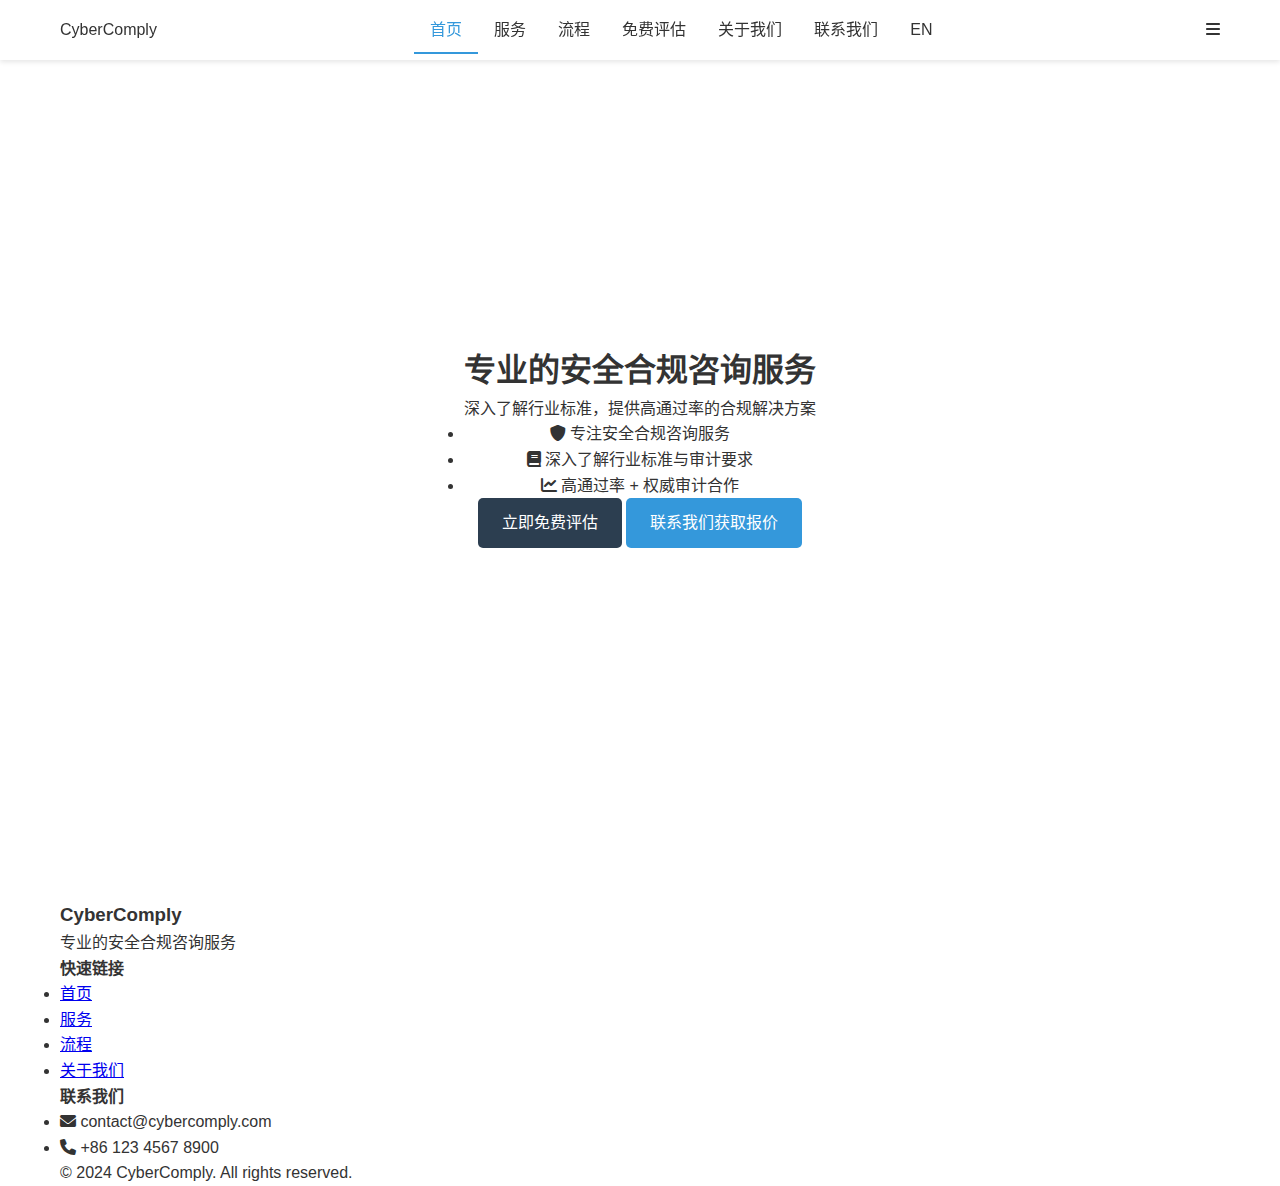
==== index.html @ 78dd24d6 "initial version" ====
<!DOCTYPE html>
<html lang="zh-CN">
<head>
    <meta charset="UTF-8">
    <meta name="viewport" content="width=device-width, initial-scale=1.0">
    <title>CyberComply - 专业的安全合规咨询服务</title>
    <link rel="stylesheet" href="css/style.css">
    <link rel="stylesheet" href="https://cdnjs.cloudflare.com/ajax/libs/font-awesome/6.0.0/css/all.min.css">
</head>
<body>
    <nav class="navbar">
        <div class="container">
            <div class="logo">CyberComply</div>
            <ul class="nav-links">
                <li><a href="index.html" class="active">首页</a></li>
                <li><a href="services.html">服务</a></li>
                <li><a href="process.html">流程</a></li>
                <li><a href="assessment.html">免费评估</a></li>
                <li><a href="about.html">关于我们</a></li>
                <li><a href="contact.html">联系我们</a></li>
                <li><a href="#" class="language-switch">EN</a></li>
            </ul>
            <div class="menu-toggle">
                <i class="fas fa-bars"></i>
            </div>
        </div>
    </nav>

    <section id="home" class="hero">
        <div class="container">
            <h1>专业的安全合规咨询服务</h1>
            <p class="hero-description">深入了解行业标准，提供高通过率的合规解决方案</p>
            <ul class="hero-features">
                <li><i class="fas fa-shield-alt"></i> 专注安全合规咨询服务</li>
                <li><i class="fas fa-book"></i> 深入了解行业标准与审计要求</li>
                <li><i class="fas fa-chart-line"></i> 高通过率 + 权威审计合作</li>
            </ul>
            <div class="cta-buttons">
                <a href="assessment.html" class="btn primary">立即免费评估</a>
                <a href="contact.html" class="btn secondary">联系我们获取报价</a>
            </div>
        </div>
    </section>

    <footer>
        <div class="container">
            <div class="footer-content">
                <div class="footer-logo">
                    <h3>CyberComply</h3>
                    <p>专业的安全合规咨询服务</p>
                </div>
                <div class="footer-links">
                    <div class="footer-section">
                        <h4>快速链接</h4>
                        <ul>
                            <li><a href="index.html">首页</a></li>
                            <li><a href="services.html">服务</a></li>
                            <li><a href="process.html">流程</a></li>
                            <li><a href="about.html">关于我们</a></li>
                        </ul>
                    </div>
                    <div class="footer-section">
                        <h4>联系我们</h4>
                        <ul>
                            <li><i class="fas fa-envelope"></i> contact@cybercomply.com</li>
                            <li><i class="fas fa-phone"></i> +86 123 4567 8900</li>
                        </ul>
                    </div>
                </div>
            </div>
            <div class="footer-bottom">
                <p>&copy; 2024 CyberComply. All rights reserved.</p>
            </div>
        </div>
    </footer>

    <script src="js/main.js"></script>
</body>
</html>
---- css/style.css ----
:root {
    --primary-color: #2c3e50;
    --secondary-color: #3498db;
    --text-color: #333;
    --light-bg: #f8f9fa;
}

* {
    margin: 0;
    padding: 0;
    box-sizing: border-box;
}

body {
    font-family: 'Helvetica Neue', Arial, sans-serif;
    line-height: 1.6;
    color: var(--text-color);
}

.container {
    max-width: 1200px;
    margin: 0 auto;
    padding: 0 20px;
}

/* 导航栏样式 */
.navbar {
    background: white;
    box-shadow: 0 2px 5px rgba(0,0,0,0.1);
    position: fixed;
    width: 100%;
    top: 0;
    z-index: 1000;
}

.nav-links {
    display: flex;
    list-style: none;
}

.nav-links a {
    color: var(--text-color);
    text-decoration: none;
    padding: 1rem;
    transition: color 0.3s;
}

/* 按钮样式 */
.btn {
    display: inline-block;
    padding: 12px 24px;
    border-radius: 5px;
    text-decoration: none;
    transition: all 0.3s;
}

.btn.primary {
    background: var(--primary-color);
    color: white;
}

.btn.secondary {
    background: var(--secondary-color);
    color: white;
}

/* 服务卡片样式 */
.service-grid {
    display: grid;
    grid-template-columns: repeat(auto-fit, minmax(250px, 1fr));
    gap: 2rem;
    margin: 2rem 0;
}

.service-card {
    padding: 2rem;
    border-radius: 10px;
    box-shadow: 0 3px 10px rgba(0,0,0,0.1);
    text-align: center;
}

/* 表单样式 */
.form-group {
    margin-bottom: 1rem;
}

.form-group input,
.form-group select {
    width: 100%;
    padding: 10px;
    border: 1px solid #ddd;
    border-radius: 5px;
}

/* 响应式设计 */
@media (max-width: 768px) {
    .nav-links {
        display: none;
    }
    
    .hero h1 {
        font-size: 2rem;
    }
}

/* 添加到现有的 CSS 文件末尾 */

/* 加载动画 */
.loading-spinner {
    display: inline-block;
    width: 20px;
    height: 20px;
    border: 2px solid rgba(255,255,255,0.3);
    border-radius: 50%;
    border-top-color: #fff;
    animation: spin 0.8s ease-in-out infinite;
    margin-right: 8px;
}

@keyframes spin {
    to { transform: rotate(360deg); }
}

/* 成功消息样式 */
.success-message {
    background: #4CAF50;
    color: white;
    padding: 15px;
    border-radius: 5px;
    margin-top: 20px;
    animation: slideIn 0.3s ease-out;
}

@keyframes slideIn {
    from {
        opacity: 0;
        transform: translateY(-10px);
    }
    to {
        opacity: 1;
        transform: translateY(0);
    }
}

/* 按钮交互效果 */
.btn {
    position: relative;
    overflow: hidden;
    transition: all 0.3s ease;
}

.btn:hover {
    transform: translateY(-2px);
    box-shadow: 0 5px 15px rgba(0,0,0,0.1);
}

.btn:active {
    transform: translateY(0);
}

/* 表单输入框焦点效果 */
.form-group input:focus,
.form-group select:focus {
    outline: none;
    border-color: var(--secondary-color);
    box-shadow: 0 0 0 3px rgba(52, 152, 219, 0.1);
}

/* 服务卡片悬停效果 */
.service-card {
    transition: transform 0.3s ease, box-shadow 0.3s ease;
}

.service-card:hover {
    transform: translateY(-5px);
    box-shadow: 0 8px 20px rgba(0,0,0,0.1);
}

/* 导航栏链接悬停效果 */
.nav-links a {
    position: relative;
}

.nav-links a::after {
    content: '';
    position: absolute;
    bottom: 0;
    left: 50%;
    width: 0;
    height: 2px;
    background: var(--secondary-color);
    transition: all 0.3s ease;
    transform: translateX(-50%);
}

.nav-links a:hover::after {
    width: 100%;
}

/* 页面过渡动画 */
main {
    transition: opacity 0.3s ease;
}

/* 激活状态的导航链接 */
.nav-links a.active {
    color: var(--secondary-color);
    font-weight: 500;
}

.nav-links a.active::after {
    width: 100%;
}

/* 页面布局 */
section {
    min-height: 100vh;
    padding: 80px 0;
    scroll-margin-top: 60px; /* 为固定导航栏预留空间 */
}

/* 首页样式 */
#home {
    background: linear-gradient(rgba(255,255,255,0.9), rgba(255,255,255,0.9)), 
                url('../images/hero-bg.jpg') center/cover;
    display: flex;
    align-items: center;
    text-align: center;
}

/* 服务部分样式 */
#services {
    background-color: var(--light-bg);
}

/* 流程部分样式 */
#process {
    background-color: white;
}

/* 评估部分样式 */
#assessment {
    background-color: var(--light-bg);
}

/* 关于我们部分样式 */
#about {
    background-color: white;
}

/* 联系我们部分样式 */
#contact {
    background-color: var(--light-bg);
}

/* 导航栏优化 */
.navbar {
    height: 60px;
    display: flex;
    align-items: center;
}

.navbar .container {
    display: flex;
    justify-content: space-between;
    align-items: center;
    width: 100%;
}

/* 平滑滚动 */
html {
    scroll-behavior: smooth;
}

/* 响应式导航栏 */
@media (max-width: 768px) {
    .navbar {
        padding: 0 20px;
    }
    
    .nav-links {
        position: fixed;
        top: 60px;
        left: 0;
        right: 0;
        background: white;
        flex-direction: column;
        padding: 20px;
        box-shadow: 0 2px 5px rgba(0,0,0,0.1);
    }
    
    .nav-links.active {
        display: flex;
    }
    
    .menu-toggle {
        display: block;
        font-size: 24px;
        cursor: pointer;
    }
}

/* 服务页面标签栏样式 */
.service-tabs {
    display: flex;
    justify-content: center;
    margin: 2rem 0;
    border-bottom: 1px solid #eee;
}

.tab-link {
    padding: 1rem 2rem;
    color: var(--text-color);
    text-decoration: none;
    position: relative;
    transition: all 0.3s ease;
}

.tab-link.active {
    color: var(--secondary-color);
}

.tab-link::after {
    content: '';
    position: absolute;
    bottom: -1px;
    left: 0;
    width: 100%;
    height: 2px;
    background: var(--secondary-color);
    transform: scaleX(0);
    transition: transform 0.3s ease;
}

.tab-link.active::after {
    transform: scaleX(1);
}

/* 服务部分样式 */
.service-section {
    display: none;
    opacity: 0;
    transition: opacity 0.3s ease;
}

.service-section.active {
    display: block;
    opacity: 1;
}

/* 服务卡片网格布局优化 */
.service-grid {
    display: grid;
    grid-template-columns: repeat(auto-fit, minmax(300px, 1fr));
    gap: 2rem;
    margin: 2rem 0;
}

/* 响应式调整 */
@media (max-width: 768px) {
    .service-tabs {
        flex-wrap: wrap;
    }
    
    .tab-link {
        padding: 0.8rem 1.5rem;
    }
}

/* 服务导航栏样式 */
.service-navbar {
    background: var(--light-bg);
    box-shadow: 0 2px 5px rgba(0,0,0,0.05);
    position: sticky;
    top: 60px;
    z-index: 999;
}

.service-nav-links {
    display: flex;
    list-style: none;
    margin: 0;
    padding: 0;
    justify-content: center;
}

.service-nav-links li {
    margin: 0;
    padding: 0;
}

.service-nav-links a {
    display: block;
    padding: 1rem 2rem;
    color: var(--text-color);
    text-decoration: none;
    transition: all 0.3s ease;
    position: relative;
}

.service-nav-links a::after {
    content: '';
    position: absolute;
    bottom: 0;
    left: 50%;
    width: 0;
    height: 2px;
    background: var(--secondary-color);
    transition: all 0.3s ease;
    transform: translateX(-50%);
}

.service-nav-links a:hover::after,
.service-nav-links a.active::after {
    width: 100%;
}

.service-nav-links a.active {
    color: var(--secondary-color);
    font-weight: 500;
}

/* 响应式调整 */
@media (max-width: 768px) {
    .service-nav-links {
        flex-wrap: wrap;
    }
    
    .service-nav-links a {
        padding: 0.8rem 1.2rem;
        font-size: 0.9rem;
    }
}

/* 评估部分样式 */
.assessment-section {
    display: none;
    opacity: 0;
    transition: opacity 0.3s ease;
    padding: 2rem 0;
}

.assessment-section.active {
    display: block;
    opacity: 1;
}

.assessment-form {
    max-width: 800px;
    margin: 2rem auto;
    padding: 2rem;
    background: white;
    border-radius: 10px;
    box-shadow: 0 2px 10px rgba(0,0,0,0.1);
}

.section-title {
    text-align: center;
    margin-bottom: 1rem;
    color: var(--primary-color);
}

.section-description {
    text-align: center;
    color: #666;
    margin-bottom: 2rem;
}
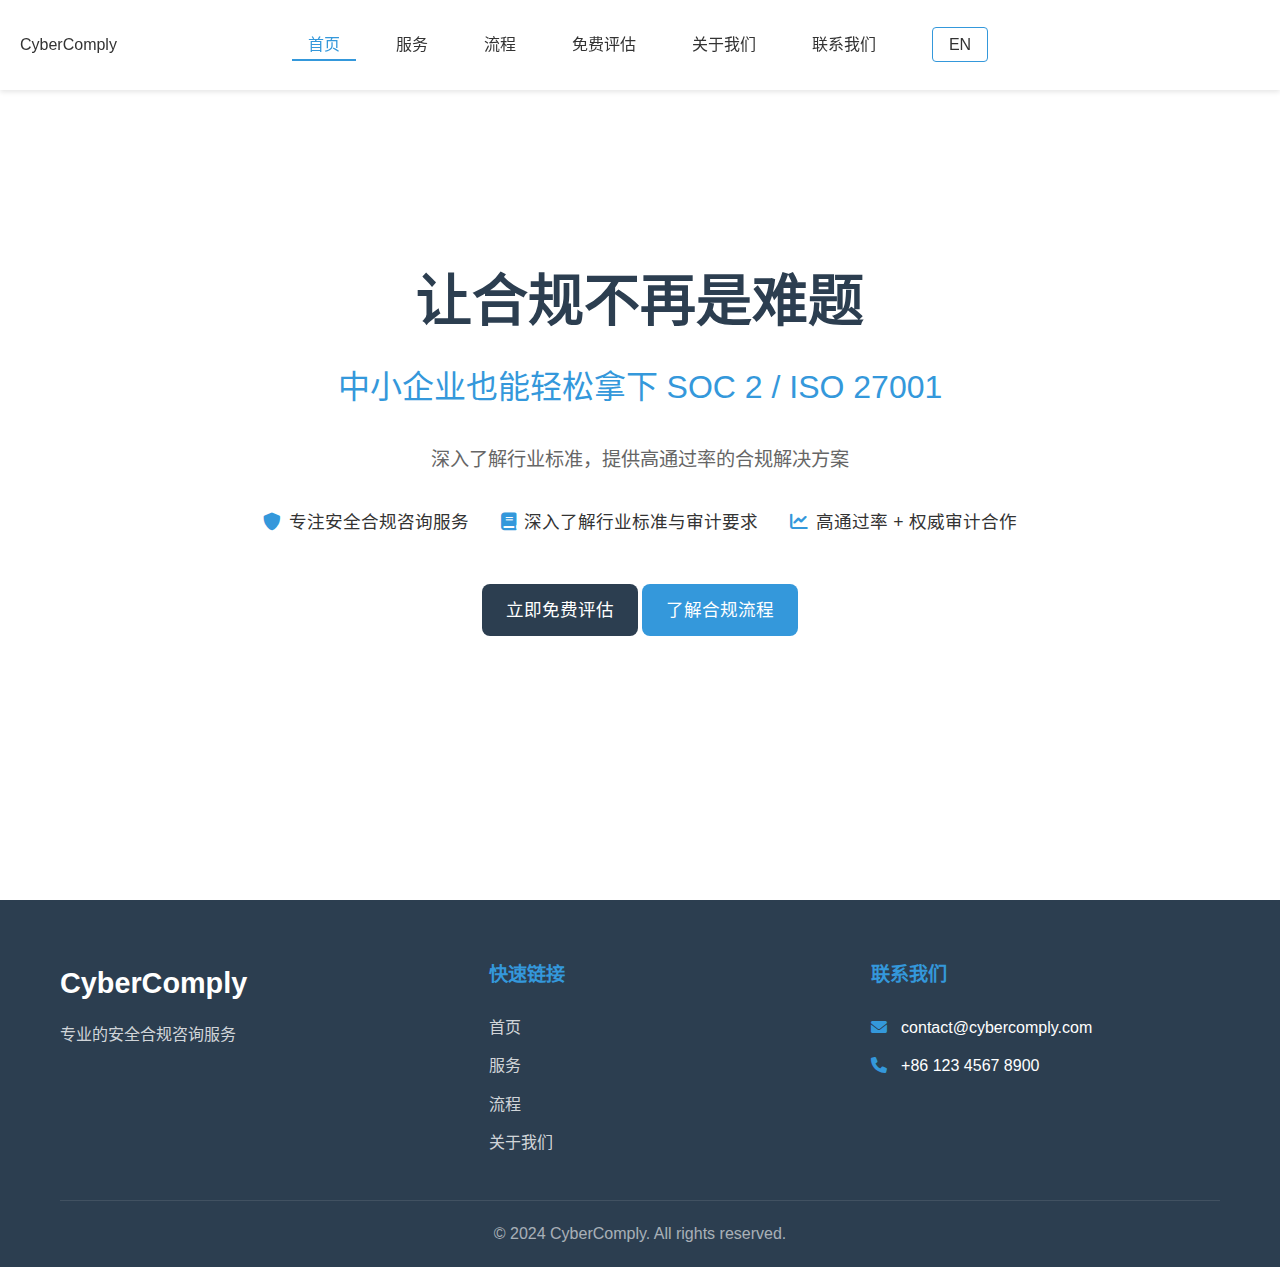
==== commit 8b039cf1: "basic framework" ====
--- a/index.html
+++ b/index.html
@@ -3,11 +3,13 @@
 <head>
     <meta charset="UTF-8">
     <meta name="viewport" content="width=device-width, initial-scale=1.0">
-    <title>CyberComply - 专业的安全合规咨询服务</title>
+    <title>CyberComply - 让合规不再是难题</title>
     <link rel="stylesheet" href="css/style.css">
     <link rel="stylesheet" href="https://cdnjs.cloudflare.com/ajax/libs/font-awesome/6.0.0/css/all.min.css">
 </head>
 <body>
+    <!-- 导航栏保持不变 -->
+    <!-- 在导航栏中添加语言切换链接 -->
     <nav class="navbar">
         <div class="container">
             <div class="logo">CyberComply</div>
@@ -18,7 +20,7 @@
                 <li><a href="assessment.html">免费评估</a></li>
                 <li><a href="about.html">关于我们</a></li>
                 <li><a href="contact.html">联系我们</a></li>
-                <li><a href="#" class="language-switch">EN</a></li>
+                <li><a href="en/index.html" class="language-switch">EN</a></li>
             </ul>
             <div class="menu-toggle">
                 <i class="fas fa-bars"></i>
@@ -28,20 +30,24 @@
 
     <section id="home" class="hero">
         <div class="container">
-            <h1>专业的安全合规咨询服务</h1>
+            <h1 class="hero-title">让合规不再是难题</h1>
+            <h2 class="hero-subtitle">中小企业也能轻松拿下 SOC 2 / ISO 27001</h2>
             <p class="hero-description">深入了解行业标准，提供高通过率的合规解决方案</p>
+            
             <ul class="hero-features">
                 <li><i class="fas fa-shield-alt"></i> 专注安全合规咨询服务</li>
                 <li><i class="fas fa-book"></i> 深入了解行业标准与审计要求</li>
                 <li><i class="fas fa-chart-line"></i> 高通过率 + 权威审计合作</li>
             </ul>
+            
             <div class="cta-buttons">
                 <a href="assessment.html" class="btn primary">立即免费评估</a>
-                <a href="contact.html" class="btn secondary">联系我们获取报价</a>
+                <a href="process.html" class="btn secondary">了解合规流程</a>
             </div>
         </div>
     </section>
 
+    <!-- 直接连接到页脚 -->
     <footer>
         <div class="container">
             <div class="footer-content">
--- a/css/style.css
+++ b/css/style.css
@@ -31,154 +31,144 @@
     width: 100%;
     top: 0;
     z-index: 1000;
+    height: 90px;
+}
+
+.navbar .container {
+    display: flex;
+    justify-content: space-between;
+    align-items: center;
+    padding: 15px 0;
+    height: 100%;
 }
 
 .nav-links {
     display: flex;
+    align-items: center;
+    justify-content: center; /* 添加居中对齐 */
+    gap: 20px;
+    margin: 0 auto; /* 让导航项在容器中居中 */
+}
+
+.logo {
+    position: absolute; /* 将 logo 定位到左侧 */
+    left: 20px;
+}
+
+.menu-toggle {
+    position: absolute; /* 将菜单按钮定位到右侧 */
+    right: 20px;
+    display: none;
+}
+
+/* 移动端响应式样式 */
+@media screen and (max-width: 768px) {
+    .nav-links {
+        margin: 0; /* 移动端取消居中 */
+        justify-content: flex-start;
+    }
+
+    .logo {
+        position: static;
+    }
+
+    .menu-toggle {
+        position: static;
+        display: block;
+    }
+}
+
+/* 默认隐藏菜单按钮 */
+.menu-toggle {
+    display: none;
+}
+
+/* 移动端响应式样式 */
+@media screen and (max-width: 768px) {
+    .navbar {
+        height: 70px;
+    }
+
+    .logo {
+        position: static;
+    }
+
+    .menu-toggle {
+        display: block;
+        position: static;
+        cursor: pointer;
+        font-size: 1.5rem;
+    }
+
+    .nav-links {
+        display: none;
+        width: 100%;
+        position: absolute;
+        top: 70px;
+        left: 0;
+        background-color: #fff;
+        box-shadow: 0 2px 5px rgba(0,0,0,0.1);
+        padding: 20px 0;
+        flex-direction: column;
+        align-items: center;
+    }
+
+    .nav-links.active {
+        display: flex;
+    }
+
+    .nav-links li {
+        width: 100%;
+        text-align: center;
+        margin: 10px 0;
+    }
+
+    .nav-links a {
+        display: block;
+        width: 100%;
+        padding: 10px 20px;
+    }
+}
+
+.logo {
+    display: flex;
+    align-items: center;
+}
+
+.logo a {
+    display: flex;
+    align-items: center;
+    text-decoration: none;
+}
+
+.logo img {
+    height: 180px;
+    width: auto;
+    margin-right: 20px;
+    margin-top: -45px;
+}
+
+.nav-links {
+    display: flex;
+    align-items: center;
+    gap: 1.5rem;
     list-style: none;
 }
 
 .nav-links a {
+    font-size: 1rem;
+    font-weight: 500;
+    padding: 0.5rem 1rem;
+    border-radius: 4px;
+    transition: all 0.3s ease;
     color: var(--text-color);
     text-decoration: none;
-    padding: 1rem;
-    transition: color 0.3s;
-}
-
-/* 按钮样式 */
-.btn {
-    display: inline-block;
-    padding: 12px 24px;
-    border-radius: 5px;
-    text-decoration: none;
-    transition: all 0.3s;
-}
-
-.btn.primary {
-    background: var(--primary-color);
-    color: white;
-}
-
-.btn.secondary {
-    background: var(--secondary-color);
-    color: white;
-}
-
-/* 服务卡片样式 */
-.service-grid {
-    display: grid;
-    grid-template-columns: repeat(auto-fit, minmax(250px, 1fr));
-    gap: 2rem;
-    margin: 2rem 0;
-}
-
-.service-card {
-    padding: 2rem;
-    border-radius: 10px;
-    box-shadow: 0 3px 10px rgba(0,0,0,0.1);
-    text-align: center;
-}
-
-/* 表单样式 */
-.form-group {
-    margin-bottom: 1rem;
-}
-
-.form-group input,
-.form-group select {
-    width: 100%;
-    padding: 10px;
-    border: 1px solid #ddd;
-    border-radius: 5px;
-}
-
-/* 响应式设计 */
-@media (max-width: 768px) {
-    .nav-links {
-        display: none;
-    }
-    
-    .hero h1 {
-        font-size: 2rem;
-    }
-}
-
-/* 添加到现有的 CSS 文件末尾 */
-
-/* 加载动画 */
-.loading-spinner {
-    display: inline-block;
-    width: 20px;
-    height: 20px;
-    border: 2px solid rgba(255,255,255,0.3);
-    border-radius: 50%;
-    border-top-color: #fff;
-    animation: spin 0.8s ease-in-out infinite;
-    margin-right: 8px;
-}
-
-@keyframes spin {
-    to { transform: rotate(360deg); }
-}
-
-/* 成功消息样式 */
-.success-message {
-    background: #4CAF50;
-    color: white;
-    padding: 15px;
-    border-radius: 5px;
-    margin-top: 20px;
-    animation: slideIn 0.3s ease-out;
-}
-
-@keyframes slideIn {
-    from {
-        opacity: 0;
-        transform: translateY(-10px);
-    }
-    to {
-        opacity: 1;
-        transform: translateY(0);
-    }
-}
-
-/* 按钮交互效果 */
-.btn {
     position: relative;
-    overflow: hidden;
-    transition: all 0.3s ease;
-}
-
-.btn:hover {
-    transform: translateY(-2px);
-    box-shadow: 0 5px 15px rgba(0,0,0,0.1);
-}
-
-.btn:active {
-    transform: translateY(0);
-}
-
-/* 表单输入框焦点效果 */
-.form-group input:focus,
-.form-group select:focus {
-    outline: none;
-    border-color: var(--secondary-color);
-    box-shadow: 0 0 0 3px rgba(52, 152, 219, 0.1);
-}
-
-/* 服务卡片悬停效果 */
-.service-card {
-    transition: transform 0.3s ease, box-shadow 0.3s ease;
-}
-
-.service-card:hover {
-    transform: translateY(-5px);
-    box-shadow: 0 8px 20px rgba(0,0,0,0.1);
-}
-
-/* 导航栏链接悬停效果 */
-.nav-links a {
-    position: relative;
+}
+
+.nav-links a:hover {
+    color: var(--secondary-color);
+    background: rgba(52, 152, 219, 0.1);
 }
 
 .nav-links a::after {
@@ -197,12 +187,6 @@
     width: 100%;
 }
 
-/* 页面过渡动画 */
-main {
-    transition: opacity 0.3s ease;
-}
-
-/* 激活状态的导航链接 */
 .nav-links a.active {
     color: var(--secondary-color);
     font-weight: 500;
@@ -210,258 +194,312 @@
 
 .nav-links a.active::after {
     width: 100%;
+}
+
+.language-switch {
+    margin-left: 1rem;
+    padding: 0.5rem 1rem;
+    border: 1px solid var(--secondary-color);
+    border-radius: 4px;
+}
+
+/* 按钮样式 */
+.btn {
+    display: inline-block;
+    padding: 12px 24px;
+    border-radius: 8px;
+    text-decoration: none;
+    font-size: 1.1rem;
+    font-weight: 500;
+    transition: all 0.3s ease;
+    position: relative;
+    overflow: hidden;
+}
+
+.btn:hover {
+    transform: translateY(-2px);
+    box-shadow: 0 5px 15px rgba(0,0,0,0.1);
+}
+
+.btn:active {
+    transform: translateY(0);
+}
+
+.btn.primary {
+    background: var(--primary-color);
+    color: white;
+}
+
+.btn.secondary {
+    background: var(--secondary-color);
+    color: white;
 }
 
 /* 页面布局 */
 section {
     min-height: 100vh;
     padding: 80px 0;
-    scroll-margin-top: 60px; /* 为固定导航栏预留空间 */
+    scroll-margin-top: 60px;
 }
 
 /* 首页样式 */
 #home {
     background: linear-gradient(rgba(255,255,255,0.9), rgba(255,255,255,0.9)), 
                 url('../images/hero-bg.jpg') center/cover;
-    display: flex;
-    align-items: center;
+    min-height: 100vh;
+    display: flex;
+    align-items: center;
+}
+
+.hero {
+    padding: 120px 0;
     text-align: center;
-}
-
-/* 服务部分样式 */
-#services {
+    width: 100%;
+}
+
+.hero-title {
+    font-size: 3.5rem;
+    color: var(--primary-color);
+    margin-bottom: 1rem;
+    font-weight: 700;
+}
+
+.hero-subtitle {
+    font-size: 2rem;
+    color: var(--secondary-color);
+    margin-bottom: 2rem;
+    font-weight: 500;
+}
+
+.hero-description {
+    font-size: 1.2rem;
+    color: #666;
+    margin-bottom: 2rem;
+    max-width: 800px;
+    margin-left: auto;
+    margin-right: auto;
+}
+
+.hero-features {
+    list-style: none;
+    display: flex;
+    justify-content: center;
+    gap: 2rem;
+    margin-bottom: 3rem;
+}
+
+.hero-features li {
+    display: flex;
+    align-items: center;
+    gap: 0.5rem;
+    font-size: 1.1rem;
+}
+
+.hero-features i {
+    color: var(--secondary-color);
+}
+
+/* 合作伙伴部分样式 */
+.partners-section {
+    padding: 80px 0;
     background-color: var(--light-bg);
 }
 
-/* 流程部分样式 */
-#process {
-    background-color: white;
-}
-
-/* 评估部分样式 */
-#assessment {
-    background-color: var(--light-bg);
-}
-
-/* 关于我们部分样式 */
-#about {
-    background-color: white;
-}
-
-/* 联系我们部分样式 */
-#contact {
-    background-color: var(--light-bg);
-}
-
-/* 导航栏优化 */
-.navbar {
-    height: 60px;
-    display: flex;
-    align-items: center;
-}
-
-.navbar .container {
-    display: flex;
-    justify-content: space-between;
-    align-items: center;
-    width: 100%;
-}
-
-/* 平滑滚动 */
-html {
-    scroll-behavior: smooth;
-}
-
-/* 响应式导航栏 */
+.partner-logos {
+    display: grid;
+    grid-template-columns: repeat(auto-fit, minmax(200px, 1fr));
+    gap: 3rem;
+    margin-top: 3rem;
+    align-items: center;
+}
+
+.partner-logo {
+    text-align: center;
+    padding: 1rem;
+    transition: transform 0.3s ease;
+}
+
+.partner-logo:hover {
+    transform: translateY(-5px);
+}
+
+.partner-logo img {
+    max-width: 160px;
+    height: auto;
+    filter: grayscale(100%);
+    transition: filter 0.3s ease;
+}
+
+.partner-logo:hover img {
+    filter: grayscale(0%);
+}
+
+/* 页脚样式 */
+footer {
+    background: var(--primary-color);
+    color: white;
+    padding: 60px 0 20px;
+}
+
+.footer-content {
+    display: grid;
+    grid-template-columns: 1fr 2fr;
+    gap: 4rem;
+    margin-bottom: 2rem;
+}
+
+.footer-logo h3 {
+    font-size: 1.8rem;
+    margin-bottom: 1rem;
+}
+
+.footer-logo p {
+    color: rgba(255,255,255,0.8);
+    font-size: 1rem;
+}
+
+.footer-links {
+    display: grid;
+    grid-template-columns: repeat(2, 1fr);
+    gap: 2rem;
+}
+
+.footer-section h4 {
+    font-size: 1.2rem;
+    margin-bottom: 1.5rem;
+    color: var(--secondary-color);
+}
+
+.footer-section ul {
+    list-style: none;
+}
+
+.footer-section ul li {
+    margin-bottom: 0.8rem;
+}
+
+.footer-section a {
+    color: rgba(255,255,255,0.8);
+    text-decoration: none;
+    transition: color 0.3s ease;
+}
+
+.footer-section a:hover {
+    color: var(--secondary-color);
+}
+
+.footer-section i {
+    margin-right: 10px;
+    color: var(--secondary-color);
+}
+
+.footer-bottom {
+    padding-top: 20px;
+    border-top: 1px solid rgba(255,255,255,0.1);
+    text-align: center;
+    color: rgba(255,255,255,0.6);
+}
+
+/* 响应式调整 */
 @media (max-width: 768px) {
     .navbar {
-        padding: 0 20px;
-    }
+        height: 70px;
+    }
+
+    .logo img {
+        height: 80px;
+        margin-top: -5px;
+    }
+
+    .menu-toggle {
+        display: none;
+        cursor: pointer;
+        font-size: 1.5rem;
+    }
+
+    /* 响应式布局 */
+    @media screen and (max-width: 768px) {
+        .menu-toggle {
+            display: block;
+        }
     
+        .nav-links {
+            display: none;
+            width: 100%;
+            position: absolute;
+            top: 70px;
+            left: 0;
+            background-color: #fff;
+            box-shadow: 0 2px 5px rgba(0,0,0,0.1);
+            padding: 20px 0;
+        }
+    
+        .nav-links.active {
+            display: block;
+        }
+    
+        .nav-links li {
+            display: block;
+            margin: 15px 0;
+            text-align: center;
+        }
+    }
+
     .nav-links {
-        position: fixed;
-        top: 60px;
+        display: none;
+        position: absolute;
+        top: 70px;
         left: 0;
         right: 0;
         background: white;
         flex-direction: column;
-        padding: 20px;
+        padding: 1rem 0;
         box-shadow: 0 2px 5px rgba(0,0,0,0.1);
     }
-    
+
     .nav-links.active {
         display: flex;
     }
-    
-    .menu-toggle {
-        display: block;
-        font-size: 24px;
-        cursor: pointer;
-    }
-}
-
-/* 服务页面标签栏样式 */
-.service-tabs {
-    display: flex;
-    justify-content: center;
-    margin: 2rem 0;
-    border-bottom: 1px solid #eee;
-}
-
-.tab-link {
-    padding: 1rem 2rem;
-    color: var(--text-color);
-    text-decoration: none;
-    position: relative;
-    transition: all 0.3s ease;
-}
-
-.tab-link.active {
-    color: var(--secondary-color);
-}
-
-.tab-link::after {
-    content: '';
-    position: absolute;
-    bottom: -1px;
-    left: 0;
-    width: 100%;
-    height: 2px;
-    background: var(--secondary-color);
-    transform: scaleX(0);
-    transition: transform 0.3s ease;
-}
-
-.tab-link.active::after {
-    transform: scaleX(1);
-}
-
-/* 服务部分样式 */
-.service-section {
-    display: none;
-    opacity: 0;
-    transition: opacity 0.3s ease;
-}
-
-.service-section.active {
-    display: block;
-    opacity: 1;
-}
-
-/* 服务卡片网格布局优化 */
-.service-grid {
-    display: grid;
-    grid-template-columns: repeat(auto-fit, minmax(300px, 1fr));
-    gap: 2rem;
-    margin: 2rem 0;
-}
-
-/* 响应式调整 */
-@media (max-width: 768px) {
-    .service-tabs {
-        flex-wrap: wrap;
-    }
-    
-    .tab-link {
-        padding: 0.8rem 1.5rem;
-    }
-}
-
-/* 服务导航栏样式 */
-.service-navbar {
-    background: var(--light-bg);
-    box-shadow: 0 2px 5px rgba(0,0,0,0.05);
-    position: sticky;
-    top: 60px;
-    z-index: 999;
-}
-
-.service-nav-links {
-    display: flex;
-    list-style: none;
-    margin: 0;
-    padding: 0;
-    justify-content: center;
-}
-
-.service-nav-links li {
-    margin: 0;
-    padding: 0;
-}
-
-.service-nav-links a {
-    display: block;
-    padding: 1rem 2rem;
-    color: var(--text-color);
-    text-decoration: none;
-    transition: all 0.3s ease;
-    position: relative;
-}
-
-.service-nav-links a::after {
-    content: '';
-    position: absolute;
-    bottom: 0;
-    left: 50%;
-    width: 0;
-    height: 2px;
-    background: var(--secondary-color);
-    transition: all 0.3s ease;
-    transform: translateX(-50%);
-}
-
-.service-nav-links a:hover::after,
-.service-nav-links a.active::after {
-    width: 100%;
-}
-
-.service-nav-links a.active {
-    color: var(--secondary-color);
-    font-weight: 500;
-}
-
-/* 响应式调整 */
-@media (max-width: 768px) {
-    .service-nav-links {
-        flex-wrap: wrap;
-    }
-    
-    .service-nav-links a {
-        padding: 0.8rem 1.2rem;
-        font-size: 0.9rem;
-    }
-}
-
-/* 评估部分样式 */
-.assessment-section {
-    display: none;
-    opacity: 0;
-    transition: opacity 0.3s ease;
-    padding: 2rem 0;
-}
-
-.assessment-section.active {
-    display: block;
-    opacity: 1;
-}
-
-.assessment-form {
-    max-width: 800px;
-    margin: 2rem auto;
-    padding: 2rem;
-    background: white;
-    border-radius: 10px;
-    box-shadow: 0 2px 10px rgba(0,0,0,0.1);
-}
-
-.section-title {
-    text-align: center;
-    margin-bottom: 1rem;
-    color: var(--primary-color);
-}
-
-.section-description {
-    text-align: center;
+
+    .hero-title {
+        font-size: 2.5rem;
+    }
+
+    .hero-subtitle {
+        font-size: 1.5rem;
+    }
+
+    .hero-features {
+        flex-direction: column;
+        gap: 1rem;
+    }
+
+    .footer-content {
+        grid-template-columns: 1fr;
+        gap: 2rem;
+    }
+
+    .footer-links {
+        grid-template-columns: 1fr;
+    }
+
+    .partner-logos {
+        grid-template-columns: repeat(2, 1fr);
+    }
+}
+
+.page-title {
+    padding-top: 100px;  /* 增加上边距，避免被导航栏遮挡 */
+    padding-bottom: 40px;
+    background-color: #f8f9fa;
+}
+
+.page-title h1 {
+    margin-bottom: 15px;
+    color: #333;
+}
+
+.page-title .subtitle {
     color: #666;
-    margin-bottom: 2rem;
+    font-size: 1.1em;
 }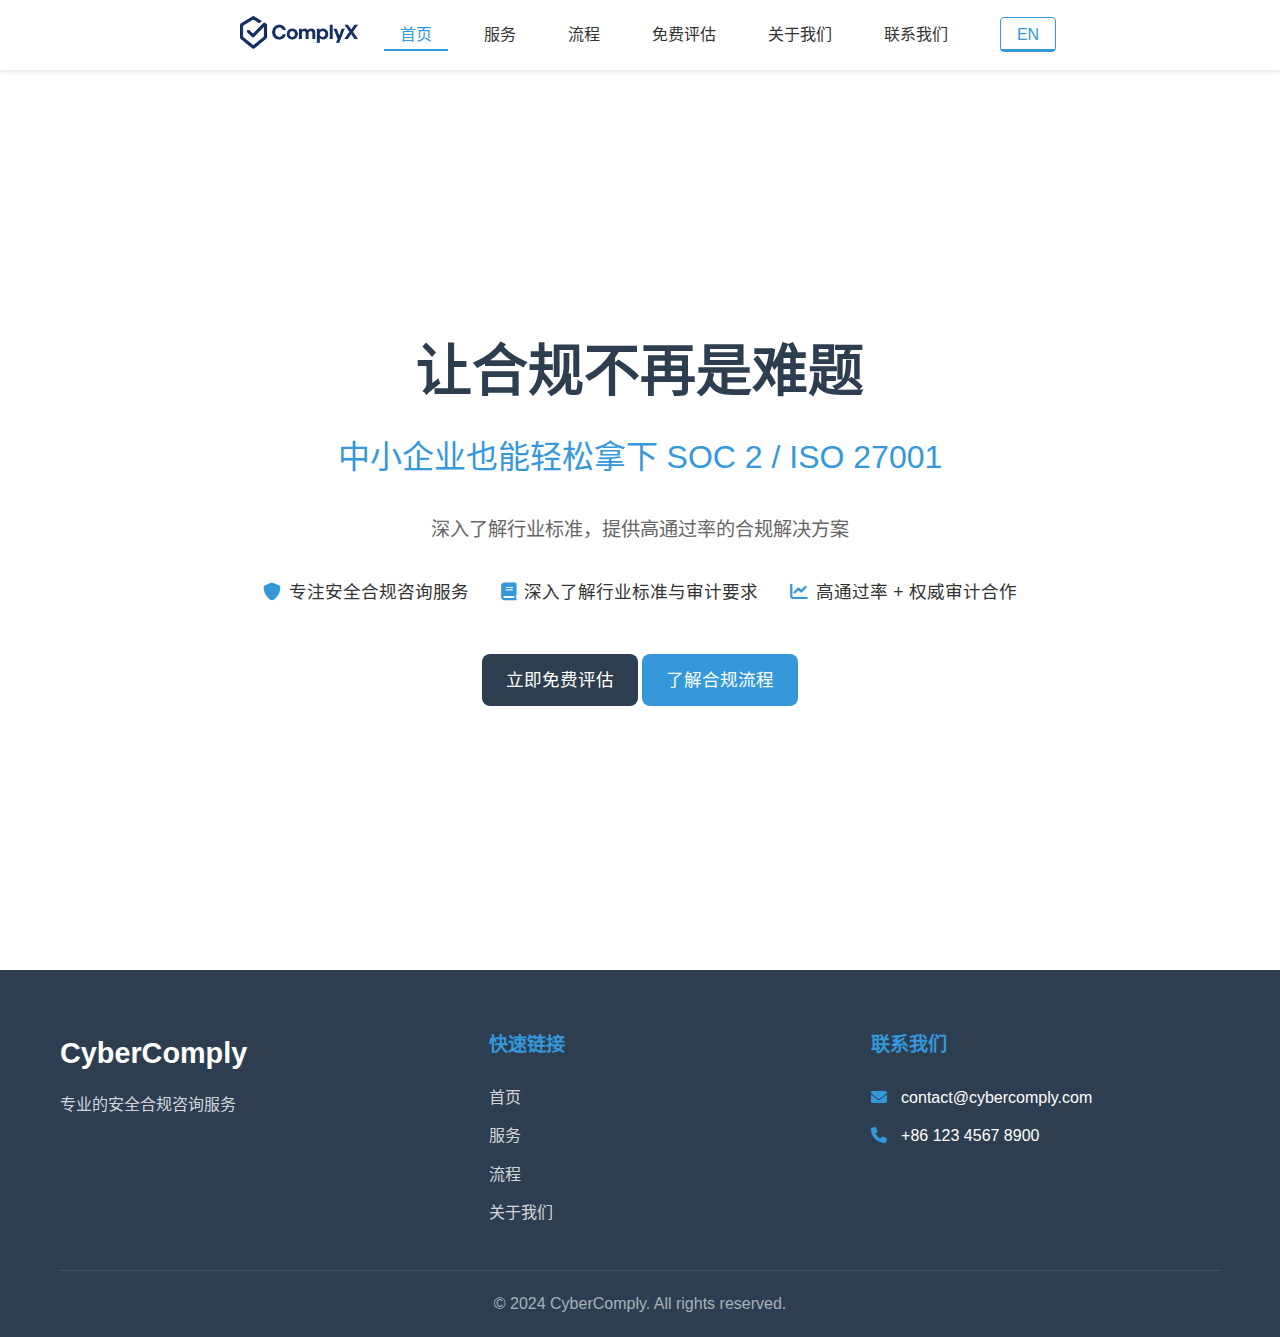
==== commit 139fd226: "fix en/cn" ====
--- a/index.html
+++ b/index.html
@@ -10,24 +10,44 @@
 <body>
     <!-- 导航栏保持不变 -->
     <!-- 在导航栏中添加语言切换链接 -->
+    <!-- 导航栏 -->
     <nav class="navbar">
         <div class="container">
-            <div class="logo">CyberComply</div>
-            <ul class="nav-links">
+            <div class="logo">
+                <a href="index.html">
+                    <img src="images/logo.png" alt="CyberComply Logo">
+                </a>
+            </div>
+            <!-- 桌面端导航 -->
+            <ul class="nav-links desktop-nav">
                 <li><a href="index.html" class="active">首页</a></li>
                 <li><a href="services.html">服务</a></li>
                 <li><a href="process.html">流程</a></li>
                 <li><a href="assessment.html">免费评估</a></li>
                 <li><a href="about.html">关于我们</a></li>
                 <li><a href="contact.html">联系我们</a></li>
+                <!-- 在桌面导航和移动导航中都修改语言切换链接 -->
                 <li><a href="en/index.html" class="language-switch">EN</a></li>
             </ul>
-            <div class="menu-toggle">
-                <i class="fas fa-bars"></i>
+            <!-- 移动端菜单按钮 -->
+            <div class="menu-toggle" id="menu-toggle">
+                <i class="fas fa-bars" id="menu-icon"></i>
             </div>
         </div>
     </nav>
-
+    
+    <!-- 移动端导航菜单 - 将其移到导航栏外部 -->
+    <div class="mobile-nav" id="mobile-nav">
+        <ul class="mobile-nav-links" id="mobile-nav-links">
+            <li><a href="index.html" class="active">首页</a></li>
+            <li><a href="services.html">服务</a></li>
+            <li><a href="process.html">流程</a></li>
+            <li><a href="assessment.html">免费评估</a></li>
+            <li><a href="about.html">关于我们</a></li>
+            <li><a href="contact.html">联系我们</a></li>
+            <li><a href="en/index.html" class="language-switch">EN</a></li>
+        </ul>
+    </div>
     <section id="home" class="hero">
         <div class="container">
             <h1 class="hero-title">让合规不再是难题</h1>
--- a/css/style.css
+++ b/css/style.css
@@ -51,8 +51,27 @@
 }
 
 .logo {
-    position: absolute; /* 将 logo 定位到左侧 */
-    left: 20px;
+    display: flex;
+    align-items: center;
+    position: relative;
+    left: 0;
+}
+
+.logo a {
+    display: flex;
+    align-items: center;
+    text-decoration: none;
+    color: var(--text-color);
+    font-weight: 600;
+    font-size: 1.2rem;
+}
+
+.logo img {
+    height: 150px;
+    width: auto;
+    margin-right: 10px;
+    margin-top: 0;
+    vertical-align: middle;
 }
 
 .menu-toggle {
@@ -95,41 +114,53 @@
 
     .menu-toggle {
         display: block;
-        position: static;
+        position: absolute;
+        right: 20px;
         cursor: pointer;
         font-size: 1.5rem;
+        z-index: 1001;
     }
 
     .nav-links {
         display: none;
-        width: 100%;
-        position: absolute;
-        top: 70px;
-        left: 0;
+        position: fixed;
+        top: 0;
+        right: -100%;
+        width: 70%;
+        height: 100vh;
         background-color: #fff;
-        box-shadow: 0 2px 5px rgba(0,0,0,0.1);
-        padding: 20px 0;
+        box-shadow: -2px 0 5px rgba(0,0,0,0.1);
+        padding: 80px 20px 20px;
         flex-direction: column;
-        align-items: center;
+        align-items: flex-start;
+        z-index: 1000;
     }
 
     .nav-links.active {
         display: flex;
+        right: 0;
     }
 
     .nav-links li {
         width: 100%;
-        text-align: center;
-        margin: 10px 0;
+        margin: 15px 0;
     }
 
     .nav-links a {
         display: block;
         width: 100%;
-        padding: 10px 20px;
-    }
-}
-
+        padding: 10px 15px;
+        font-size: 1.1rem;
+    }
+
+    .logo img {
+        height: 80px;
+        margin-top: -5px;
+    }
+}
+
+/* 删除或注释掉第二个重复的 logo 样式定义 (大约在第 100 行左右) */
+/* 
 .logo {
     display: flex;
     align-items: center;
@@ -147,6 +178,7 @@
     margin-right: 20px;
     margin-top: -45px;
 }
+*/
 
 .nav-links {
     display: flex;
@@ -401,92 +433,33 @@
 }
 
 /* 响应式调整 */
-@media (max-width: 768px) {
-    .navbar {
-        height: 70px;
-    }
-
-    .logo img {
-        height: 80px;
-        margin-top: -5px;
-    }
-
-    .menu-toggle {
-        display: none;
-        cursor: pointer;
-        font-size: 1.5rem;
-    }
-
-    /* 响应式布局 */
-    @media screen and (max-width: 768px) {
-        .menu-toggle {
-            display: block;
-        }
-    
-        .nav-links {
-            display: none;
-            width: 100%;
-            position: absolute;
-            top: 70px;
-            left: 0;
-            background-color: #fff;
-            box-shadow: 0 2px 5px rgba(0,0,0,0.1);
-            padding: 20px 0;
-        }
-    
-        .nav-links.active {
-            display: block;
-        }
-    
-        .nav-links li {
-            display: block;
-            margin: 15px 0;
-            text-align: center;
-        }
-    }
-
-    .nav-links {
-        display: none;
-        position: absolute;
-        top: 70px;
-        left: 0;
-        right: 0;
-        background: white;
-        flex-direction: column;
-        padding: 1rem 0;
-        box-shadow: 0 2px 5px rgba(0,0,0,0.1);
-    }
-
-    .nav-links.active {
-        display: flex;
-    }
-
-    .hero-title {
-        font-size: 2.5rem;
-    }
-
-    .hero-subtitle {
-        font-size: 1.5rem;
-    }
-
-    .hero-features {
-        flex-direction: column;
-        gap: 1rem;
-    }
-
-    .footer-content {
-        grid-template-columns: 1fr;
-        gap: 2rem;
-    }
-
-    .footer-links {
-        grid-template-columns: 1fr;
-    }
-
-    .partner-logos {
-        grid-template-columns: repeat(2, 1fr);
-    }
-}
+/* 通用样式 */
+.navbar {
+    position: relative;
+    background: white;
+    height: 70px;
+    display: flex;
+    align-items: center;
+    justify-content: space-between;
+    padding: 0 20px;
+    box-shadow: 0 2px 5px rgba(0,0,0,0.1);
+  }
+  
+  .nav-links,
+  .mobile-links {
+    list-style: none;
+    padding: 0;
+    margin: 0;
+    display: flex;
+    gap: 20px;
+  }
+  
+  .menu-toggle {
+    display: none;
+    font-size: 1.5rem;
+    cursor: pointer;
+  }
+  
 
 .page-title {
     padding-top: 100px;  /* 增加上边距，避免被导航栏遮挡 */
@@ -502,4 +475,91 @@
 .page-title .subtitle {
     color: #666;
     font-size: 1.1em;
+}
+
+/* 移动导航样式 */
+.mobile-nav {
+    display: none;
+    position: fixed;
+    top: 70px;
+    left: 0;
+    width: 100%;
+    background-color: white;
+    box-shadow: 0 4px 6px rgba(0, 0, 0, 0.1);
+    z-index: 999;
+}
+
+.mobile-nav.active {
+    display: block;
+}
+
+/* 移动导航中的链接样式 */
+.mobile-nav .mobile-nav-links {
+    display: flex;
+    flex-direction: column;
+    padding: 20px;
+    list-style: none;
+}
+
+.mobile-nav .mobile-nav-links li {
+    margin: 10px 0;
+}
+
+.mobile-nav .mobile-nav-links a {
+    font-size: 1rem;
+    font-weight: 500;
+    padding: 0.5rem 1rem;
+    border-radius: 4px;
+    transition: all 0.3s ease;
+    color: var(--text-color);
+    text-decoration: none;
+    position: relative;
+    display: block;
+}
+
+.mobile-nav .mobile-nav-links a:hover {
+    color: var(--secondary-color);
+    background: rgba(52, 152, 219, 0.1);
+}
+
+.mobile-nav .mobile-nav-links a::after {
+    content: '';
+    position: absolute;
+    bottom: 0;
+    left: 50%;
+    width: 0;
+    height: 2px;
+    background: var(--secondary-color);
+    transition: all 0.3s ease;
+    transform: translateX(-50%);
+}
+
+.mobile-nav .mobile-nav-links a:hover::after {
+    width: 100%;
+}
+
+.mobile-nav .mobile-nav-links a.active {
+    color: var(--secondary-color);
+    font-weight: 500;
+}
+
+.mobile-nav .mobile-nav-links a.active::after {
+    width: 100%;
+}
+
+.mobile-nav .mobile-nav-links a:hover {
+    color: var(--secondary-color);
+    background: rgba(52, 152, 219, 0.1);
+}
+
+/* 媒体查询：在移动设备上显示菜单按钮，隐藏桌面导航 */
+@media (max-width: 768px) {
+    .desktop-nav {
+        display: none;
+    }
+    
+    .menu-toggle {
+        display: block;
+        cursor: pointer;
+    }
 }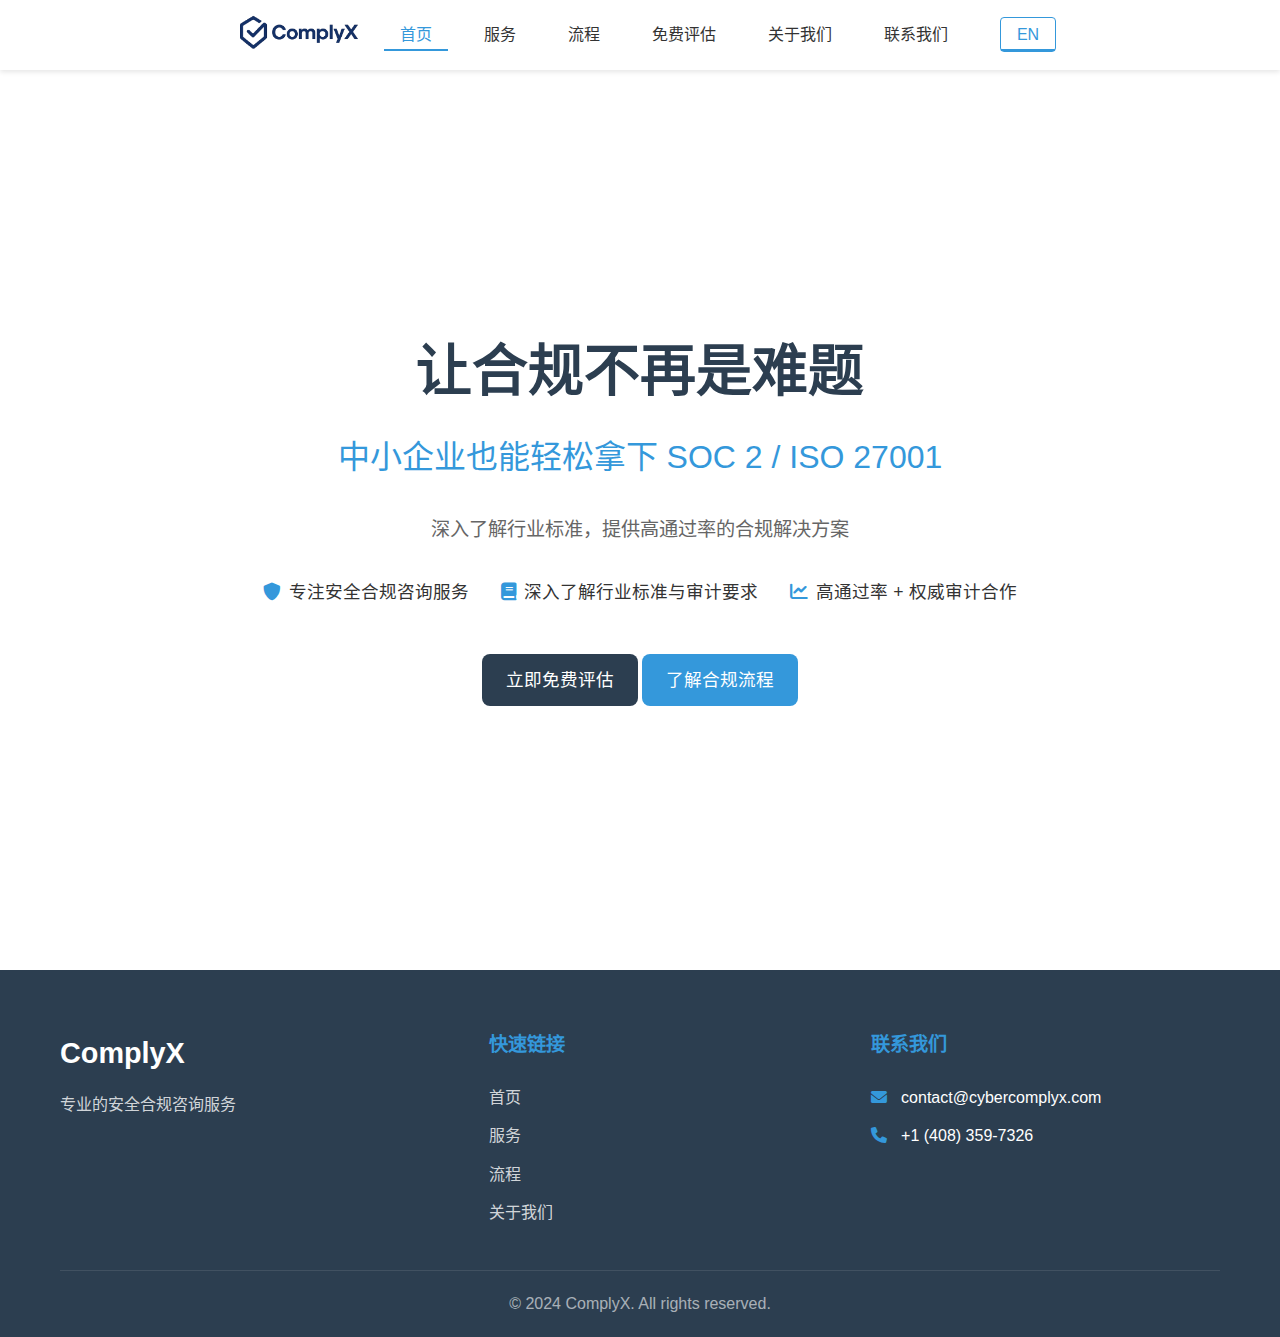
==== commit b6157697: "add qr code and min fix" ====
--- a/index.html
+++ b/index.html
@@ -3,7 +3,8 @@
 <head>
     <meta charset="UTF-8">
     <meta name="viewport" content="width=device-width, initial-scale=1.0">
-    <title>CyberComply - 让合规不再是难题</title>
+    <title>ComplyX - 让合规不再是难题</title>
+    <link rel="icon" href="images/complyx_icon_transparent_32x32.ico" type="image/x-icon">
     <link rel="stylesheet" href="css/style.css">
     <link rel="stylesheet" href="https://cdnjs.cloudflare.com/ajax/libs/font-awesome/6.0.0/css/all.min.css">
 </head>
@@ -15,7 +16,7 @@
         <div class="container">
             <div class="logo">
                 <a href="index.html">
-                    <img src="images/logo.png" alt="CyberComply Logo">
+                    <img src="images/logo.png" alt="ComplyX Logo">
                 </a>
             </div>
             <!-- 桌面端导航 -->
@@ -72,7 +73,7 @@
         <div class="container">
             <div class="footer-content">
                 <div class="footer-logo">
-                    <h3>CyberComply</h3>
+                    <h3>ComplyX</h3>
                     <p>专业的安全合规咨询服务</p>
                 </div>
                 <div class="footer-links">
@@ -88,14 +89,14 @@
                     <div class="footer-section">
                         <h4>联系我们</h4>
                         <ul>
-                            <li><i class="fas fa-envelope"></i> contact@cybercomply.com</li>
-                            <li><i class="fas fa-phone"></i> +86 123 4567 8900</li>
+                            <li><i class="fas fa-envelope"></i> contact@cybercomplyx.com</li>
+                            <li><i class="fas fa-phone"></i> +1 (408) 359-7326</li>
                         </ul>
                     </div>
                 </div>
             </div>
             <div class="footer-bottom">
-                <p>&copy; 2024 CyberComply. All rights reserved.</p>
+                <p>&copy; 2024 ComplyX. All rights reserved.</p>
             </div>
         </div>
     </footer>
